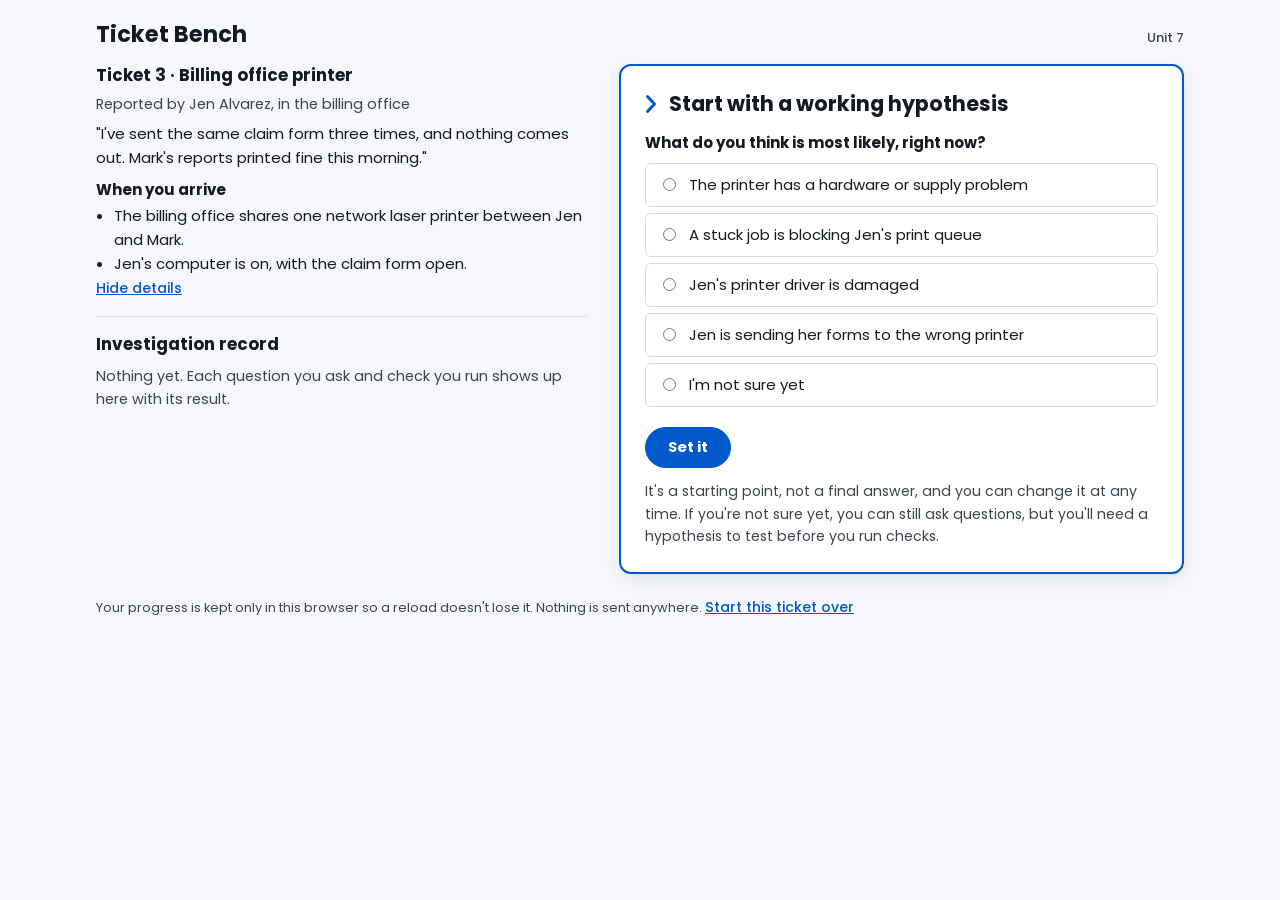
==== itm1-u7-billing-printer/index.html @ 93844ff6 "Adding ticket bench files" ====
<!doctype html>
<html lang="en">
<head>
<meta charset="utf-8">
<meta name="viewport" content="width=device-width, initial-scale=1, viewport-fit=cover">
<meta name="robots" content="noindex">
<title>Billing office printer · Ticket Bench</title>
<link rel="preconnect" href="https://fonts.googleapis.com">
<link rel="stylesheet" href="https://fonts.googleapis.com/css2?family=Poppins:wght@400;500;700&family=IBM+Plex+Mono:wght@400;500&display=swap">
<link rel="stylesheet" href="../bench/v1/bench.css">
</head>
<body>
<div id="bench"></div>
<script type="application/json" id="scenario">
{
 "id": "itm1-u7-billing-printer",
 "course": "Unit 7",
 "ticket": "Ticket 3",
 "device": "Billing office printer",
 "reportedBy": "Jen Alvarez, in the billing office",
 "report": "I've sent the same claim form three times, and nothing comes out. Mark's reports printed fine this morning.",
 "arrival": [
  "The billing office shares one network laser printer between Jen and Mark.",
  "Jen's computer is on, with the claim form open."
 ],
 "hypotheses": [
  {
   "id": "printer",
   "label": "The printer has a hardware or supply problem",
   "name": "the printer itself"
  },
  {
   "id": "queue",
   "label": "A stuck job is blocking Jen's print queue",
   "name": "a stuck print job"
  },
  {
   "id": "driver",
   "label": "Jen's printer driver is damaged",
   "name": "Jen's printer driver"
  },
  {
   "id": "wrong",
   "label": "Jen is sending her forms to the wrong printer",
   "name": "the wrong printer"
  }
 ],
 "groups": [
  {
   "id": "ask",
   "label": "Ask Jen",
   "needsHypothesis": false
  },
  {
   "id": "look",
   "label": "Look and check",
   "needsHypothesis": true
  },
  {
   "id": "act",
   "label": "Make a change",
   "needsHypothesis": true,
   "needsRealHypothesis": true
  }
 ],
 "actions": [
  {
   "id": "ask-mark",
   "group": "ask",
   "label": "Can Mark print right now?",
   "value": "useful",
   "result": "Mark sends a page from the next desk, and it comes out a few seconds later.",
   "note": "The printer prints for Mark, so a problem with the printer itself is unlikely. That points to something on Jen's computer, but not yet to one cause.",
   "pointsTo": null,
   "weakens": [
    "printer"
   ]
  },
  {
   "id": "ask-earlier",
   "group": "ask",
   "label": "Did you print anything else today?",
   "value": "key",
   "result": "\"The month-end report, first thing this morning. It's long, and it never came out. I figured it went to the front desk printer.\"",
   "note": "A big job that never came out, sent before the trouble started, is a sign that it's stuck and holding up everything behind it.",
   "pointsTo": "queue"
  },
  {
   "id": "look-display",
   "group": "look",
   "label": "Look at the printer's display, paper and toner",
   "value": "low",
   "result": "The display says Ready, with no error. The paper tray is full, and the toner shows 60%.",
   "note": "No errors and plenty of supplies rule out a supply problem. It doesn't point to another cause.",
   "pointsTo": null,
   "weakens": [
    "printer"
   ]
  },
  {
   "id": "look-config",
   "group": "look",
   "label": "Print a configuration page from the printer's control panel",
   "value": "useful",
   "result": "A configuration page comes out clean, with the printer's IP address and settings.",
   "note": "The printer works on its own, with no computer involved, which rules out the printer. The problem is between Jen's computer and the printer.",
   "pointsTo": null,
   "rulesOut": [
    "printer"
   ]
  },
  {
   "id": "look-default",
   "group": "look",
   "label": "Check which printer Jen's forms go to",
   "value": "useful",
   "result": "In Printers & scanners, the billing office printer is set as the default and shows Ready. The print dialog in the claims program has it selected too.",
   "note": "Jen is sending to the right printer, so that cause is ruled out. It doesn't point to one of the others.",
   "pointsTo": null,
   "rulesOut": [
    "wrong"
   ]
  },
  {
   "id": "look-queue",
   "group": "look",
   "label": "Open the print queue on Jen's computer",
   "value": "key",
   "result": "At the top of the queue is a 48-page job from 8:12 this morning, marked \"Error - Printing.\" Jen's three claim forms are waiting behind it.",
   "note": "This is the check that decides it. The stuck job at the top is holding up everything behind it.",
   "pointsTo": "queue"
  },
  {
   "id": "look-driver",
   "group": "look",
   "label": "Check the printer driver in Printers & scanners",
   "value": "low",
   "result": "Jen's computer uses the same driver version as Mark's, installed in the spring. Windows reports no problems with it.",
   "note": "The driver matches the one that works on Mark's computer, so a damaged driver is unlikely. It doesn't point anywhere else.",
   "pointsTo": null,
   "weakens": [
    "driver"
   ]
  },
  {
   "id": "act-restart-printer",
   "group": "act",
   "label": "Turn the printer off and back on",
   "value": "low",
   "result": "The printer restarts and shows Ready. Jen's forms still don't come out.",
   "note": "Restarting the printer didn't help, and it interrupted Mark too. The problem isn't in the printer, but this doesn't say where it is.",
   "pointsTo": null,
   "rulesOut": [
    "printer"
   ]
  },
  {
   "id": "act-reinstall",
   "group": "act",
   "label": "Reinstall the printer driver on Jen's computer",
   "value": "premature",
   "refusal": "Not yet. Reinstalling the driver takes time, and nothing you've found shows the driver is the problem. Find the cause first."
  },
  {
   "id": "act-toner",
   "group": "act",
   "label": "Replace the toner cartridge",
   "value": "premature",
   "refusal": "Not yet. The toner shows 60%, and the printer prints for Mark. A new cartridge won't help."
  }
 ],
 "minFindingsToDiagnose": 2,
 "diagnosis": {
  "correct": "queue",
  "feedback": {
   "printer": "The printer prints Mark's pages and its own configuration page, and it shows no errors. The printer is working.",
   "driver": "A damaged driver usually shows an error or garbled pages, and Jen's driver matches the one working on Mark's computer.",
   "wrong": "Jen's computer sends to the billing office printer, and it's set as her default."
  },
  "keyEvidence": [
   "look-queue"
  ],
  "evidenceFeedback": "Pick the check that shows the stuck job: Jen's print queue. What Jen told you helps, but a check has to back it up."
 },
 "fixes": [
  {
   "id": "cancel",
   "label": "Cancel the stuck job in Jen's print queue, then send the claim form and the month-end report again",
   "correct": true
  },
  {
   "id": "spooler",
   "label": "Restart the Print Spooler service right away",
   "feedback": "That clears a queue that won't cancel, but it throws out everything waiting, including Jen's forms. Try canceling the stuck job first, and restart the spooler only if it won't go."
  },
  {
   "id": "reboot",
   "label": "Restart Jen's computer",
   "feedback": "That often clears a stuck queue, but it interrupts Jen's work and leaves you not knowing what went wrong. Cancel the stuck job directly."
  },
  {
   "id": "newdriver",
   "label": "Reinstall the printer driver",
   "feedback": "The driver is fine. The stuck job would still be sitting in the queue afterward."
  }
 ],
 "verify": "The print queue is empty. A Windows test page and Jen's claim form both print, and the month-end report, sent again, prints all 48 pages. Mark can still print from his desk.",
 "prevention": [
  {
   "id": "show",
   "label": "Show Jen how to open her print queue and cancel a stuck job",
   "good": true,
   "feedback": "Yes. Next time she can clear it herself in a minute."
  },
  {
   "id": "check",
   "label": "Ask Jen to check the queue before sending a job again",
   "good": true,
   "feedback": "Yes. Sending the same job again only adds to the pile behind a stuck one."
  },
  {
   "id": "second",
   "label": "Install a second printer just for Jen",
   "good": false,
   "feedback": "No. The printer works fine. A stuck job can happen on any printer."
  },
  {
   "id": "nightly",
   "label": "Turn the printer off every night",
   "good": false,
   "feedback": "No. The stuck job was on Jen's computer, not the printer."
  }
 ],
 "debrief": {
  "summary": "The month-end report got stuck at the top of Jen's print queue this morning, and her claim forms were waiting behind it. The printer and Jen's settings were fine.",
  "mostInformative": [
   "Mark printing fine: it moved the problem from the printer to Jen's computer.",
   "The month-end report that never came out: it's the stuck job.",
   "Jen's print queue: the job marked \"Error - Printing\" at the top is the check that decides it."
  ],
  "note": "The configuration page was a good way to prove the printer works without any computer involved."
 },
 "reflection": [
  "What was your first working hypothesis, and what made you keep it or change it?",
  "Which check decided it, and what evidence justified your fix?"
 ],
 "ticketNote": null
}
</script>
<script src="../bench/v1/bench.js"></script>
</body>
</html>
---- bench/v1/bench.css ----
/* Layout (November 2026 redesign): the left column (ticket, investigation record) is plain text on the page; the right column is the only card, and every decision happens in it. Blue means clickable; yellow means the hypothesis. See Ticket Bench Design Decisions. */
:root {
  --bg: #F5F7FA;          /* Quiet Clarity */
  --panel: #FFFFFF;
  --ink: #141A22;         /* Stark Foundation */
  --muted: #3C4451;       /* Institution Slate */
  --line: #D5DAE0;        /* Soft Wisdom: hairlines */
  --accent: #0159CB;      /* interactive blue: clickable things only */
  --on-accent: #FFFFFF;
  --hyp-line: #FFBB00;    /* Spark: hypothesis only, never text */
  --hyp-bg: #FFF8E1;
  --shadow: 0 1px 2px rgba(20, 26, 34, .06), 0 6px 20px rgba(20, 26, 34, .07);
  --sans: "Poppins", "Segoe UI", system-ui, sans-serif;
  --mono: "IBM Plex Mono", ui-monospace, "Cascadia Mono", Consolas, monospace;
}
@media (prefers-color-scheme: dark) { :root:not([data-theme="light"]) {
  --bg: #141A22; --panel: #1C2430; --ink: #F5F7FA; --muted: #C3CAD4; --line: #3C4451;
  --accent: #4DA3FF; --on-accent: #141A22; --hyp-line: #FFBB00; --hyp-bg: #2E2711;
  --shadow: 0 1px 2px rgba(0, 0, 0, .3), 0 6px 20px rgba(0, 0, 0, .3);
} }
:root[data-theme="dark"] {
  --bg: #141A22; --panel: #1C2430; --ink: #F5F7FA; --muted: #C3CAD4; --line: #3C4451;
  --accent: #4DA3FF; --on-accent: #141A22; --hyp-line: #FFBB00; --hyp-bg: #2E2711;
  --shadow: 0 1px 2px rgba(0, 0, 0, .3), 0 6px 20px rgba(0, 0, 0, .3);
}
* { box-sizing: border-box; }
html { scroll-padding-top: 16px; }
.sr { position: absolute; width: 1px; height: 1px; overflow: hidden; clip: rect(0 0 0 0); white-space: nowrap; }
[tabindex="-1"]:focus { outline: none; }
[tabindex="-1"]:focus-visible { outline: 2px solid var(--accent); outline-offset: 2px; }
body { background: var(--bg); color: var(--ink); font: 15px/1.6 var(--sans); margin: 0; }
.wrap { max-width: 1120px; margin: 0 auto; padding-block: 20px 48px;
  padding-left: max(16px, env(safe-area-inset-left, 0px)); padding-right: max(16px, env(safe-area-inset-right, 0px)); }
header.top { display: flex; flex-wrap: wrap; gap: 8px 16px; align-items: baseline; justify-content: space-between; margin-bottom: 16px; }
header.top h1 { font: 700 1.4rem/1.25 var(--sans); margin: 0; text-wrap: balance; }
.tag { font: 500 .82rem/1.2 var(--sans); color: var(--muted); }

.grid { display: grid; gap: 32px; grid-template-columns: minmax(0, 1fr) minmax(0, 1.15fr); align-items: start; }
.a-side { display: flex; flex-direction: column; min-width: 0;
  position: sticky; top: 16px; max-height: calc(100vh - 96px); }
.a-side > .a-ticket { flex: none; }
.a-side > .a-log { flex: 1 1 auto; min-height: 120px; overflow-y: auto; overscroll-behavior: contain; }
.a-work { min-width: 0; }
@media (max-width: 820px) {
  .grid { grid-template-columns: minmax(0, 1fr); gap: 24px; }
  .a-side { display: contents; }
  .a-side > .a-log { overflow: visible; min-height: 0; }
  .a-ticket { order: 1; } .a-work { order: 2; } .a-log { order: 3; }
}

/* Left column: no cards */
.a-ticket { padding-bottom: 16px; border-bottom: 1px solid var(--line); }
.a-ticket h2 { font: 700 1.05rem/1.35 var(--sans); margin: 0 0 6px; }
.a-ticket .who { color: var(--muted); font-size: .9rem; margin: 0 0 6px; }
.a-ticket .report { margin: 0 0 8px; }
.a-ticket .arrive-h { font-weight: 700; margin: 8px 0 2px; }
.arrive { margin: 0; padding-left: 18px; }
.a-log { padding-top: 16px; }
.a-log > h2 { font: 700 1.05rem/1.35 var(--sans); margin: 0 0 10px; }

/* The card */
#work { background: var(--panel); border: 2px solid var(--accent); border-radius: 12px; box-shadow: var(--shadow); overflow: hidden; padding: 0; min-width: 0; }
.wbody { padding: 24px; }
.hypstrip { background: var(--hyp-bg); border-bottom: 3px solid var(--hyp-line); padding: 12px 24px;
  display: grid; grid-template-columns: 1fr auto; column-gap: 12px; row-gap: 2px; align-items: baseline; }
.hypstrip[hidden] { display: none; }
.hypstrip .lab { font: 500 .8rem/1.3 var(--sans); color: var(--muted); }
.hypstrip .txt { grid-column: 1 / -1; font-weight: 700; text-wrap: pretty; }
.hypstrip .txt .gone { text-decoration: line-through; }
.hypstrip .txt .note { font-weight: 400; color: var(--muted); }

h2.q { display: flex; gap: 12px; align-items: flex-start; font: 700 1.3rem/1.3 var(--sans); margin: 0 0 14px; text-wrap: pretty; }
h2.q svg { flex: none; width: 12px; height: 20px; margin-top: .2em; color: var(--accent); }
h3.sub { font: 700 1rem/1.35 var(--sans); margin: 18px 0 8px; }
.top-fb { color: var(--muted); font-size: .92rem; margin: 0 0 18px; padding-bottom: 14px; border-bottom: 1px solid var(--line); }
.top-fb p { margin: 0; }
.top-fb p + p { margin-top: 6px; }
.top-fb strong { color: var(--ink); font-weight: 500; }
.say { margin: 4px 0 0; overflow-wrap: anywhere; }
.out { font: .88rem/1.55 var(--mono); margin: 4px 0 0; white-space: pre-wrap; overflow-wrap: anywhere; }
.muted { color: var(--muted); font-size: .9rem; }
.err { color: var(--ink); font-size: .92rem; margin: 14px 0 0; padding-top: 12px; border-top: 1px solid var(--line); }
.hint { color: var(--muted); font-size: .88rem; margin: 12px 0 0; }
.gone { text-decoration: line-through; }

fieldset { border: 0; margin: 0; padding: 0; min-width: 0; }
fieldset + fieldset { margin-top: 18px; }
legend { font-weight: 700; margin-bottom: 8px; padding: 0; }
.opts { display: grid; gap: 6px; }
.opt { display: flex; gap: 10px; align-items: flex-start; padding: 9px 12px; border: 1px solid var(--line); border-radius: 6px; cursor: pointer; background: var(--panel); min-width: 0; }
.opt:hover { border-color: var(--accent); }
.opt input { margin-top: 5px; accent-color: var(--accent); flex: none; }
.opt .t { min-width: 0; }
.opt.off { cursor: default; color: var(--muted); }
.opt.off:hover { border-color: var(--line); }
.opt .line1 { display: block; overflow: hidden; text-overflow: ellipsis; white-space: nowrap; color: var(--muted); font-size: .84rem; }
.opt .line1.mono { font-family: var(--mono); font-size: .8rem; }

button { font: 500 .92rem/1.3 var(--sans); border-radius: 6px; padding: 9px 14px; cursor: pointer; border: 1px solid var(--line); background: var(--panel); color: var(--ink); }
button:hover:not(:disabled) { border-color: var(--accent); }
button:disabled { cursor: not-allowed; color: var(--muted); }
button.primary { background: var(--accent); border-color: var(--accent); color: var(--on-accent); font-weight: 700; border-radius: 999px; padding: 10px 22px; }
button.primary:disabled { opacity: .45; }
button.link { border: 0; background: none; color: var(--accent); padding: 0; text-decoration: underline; font-size: .88rem; }
:focus-visible { outline: 2px solid var(--accent); outline-offset: 2px; }
.row { display: flex; flex-wrap: wrap; gap: 10px 14px; margin-top: 20px; align-items: center; }
.group + .group { margin-top: 18px; }
.group h3 { font: 700 .82rem/1.2 var(--sans); color: var(--muted); margin: 0 0 8px; }
.actions { display: grid; gap: 6px; }
.action { text-align: left; display: flex; justify-content: space-between; gap: 8px; align-items: center; width: 100%; }
.action.done { border-color: transparent; color: var(--muted); background: transparent; }
.action.done:disabled { cursor: default; }
.action .done-w { font: 500 .8rem var(--sans); color: var(--muted); flex: none; }
.needs-msg { color: var(--muted); font-size: .88rem; margin: 2px 0 4px 12px; }
.lock { color: var(--muted); font-size: .88rem; margin: 0 0 8px; }

/* Investigation record */
.log { display: flex; flex-direction: column; gap: 14px; margin: 0; padding: 0; list-style: none; }
.log li { min-width: 0; }
.log .q { font-weight: 700; font-size: .92rem; }
.log .say, .log .out { font-size: .86rem; }
.log .out { font-size: .8rem; }
.log .rd { color: var(--muted); font-size: .84rem; margin: 4px 0 0; }
.log .hl { color: var(--muted); font-size: .84rem; display: flex; gap: 8px; align-items: baseline; }
.dot { width: 8px; height: 8px; border-radius: 50%; background: var(--hyp-line); flex: none; transform: translateY(-1px); }
.empty { color: var(--muted); font-size: .9rem; margin: 0; }

.stage-title { font: 700 1rem/1.35 var(--sans); margin: 18px 0 6px; }
.stats { display: grid; grid-template-columns: repeat(auto-fit, minmax(120px, 1fr)); gap: 8px; margin: 14px 0; }
.stat { border: 1px solid var(--line); border-radius: 6px; padding: 8px 10px; }
.stat b { display: block; font: 700 1.35rem/1.1 var(--sans); font-variant-numeric: tabular-nums; }
.stat span { font-size: .8rem; color: var(--muted); }
pre.record { font: .8rem/1.5 var(--mono); border: 1px solid var(--line); border-radius: 6px; padding: 10px; white-space: pre-wrap; overflow-wrap: anywhere; max-height: 320px; overflow: auto; margin: 10px 0 0; }
ol.reflect { padding-left: 20px; margin: 6px 0 0; }
.debrief-list { margin: 6px 0 0; padding-left: 18px; }
footer.note { color: var(--muted); font-size: .8rem; margin-top: 24px; }
@media (prefers-reduced-motion: no-preference) { .log li.new { animation: in .3s ease-out; } @keyframes in { from { opacity: 0; transform: translateY(4px); } to { opacity: 1; transform: none; } } }
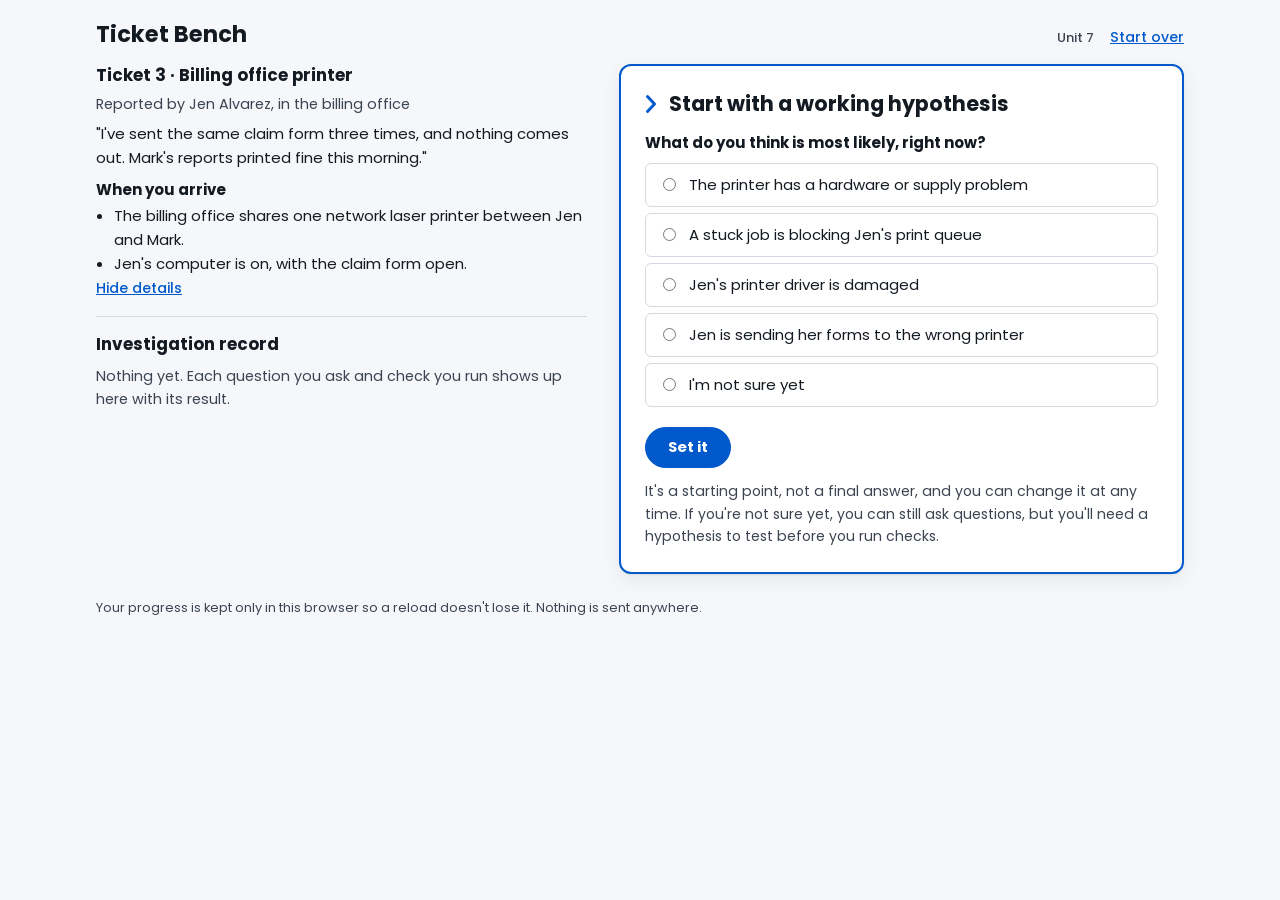
==== commit 1ad56f74: "Add files via upload" ====
--- a/itm1-u7-billing-printer/index.html
+++ b/itm1-u7-billing-printer/index.html
@@ -72,7 +72,7 @@
    "result": "Mark sends a page from the next desk, and it comes out a few seconds later.",
    "note": "The printer prints for Mark, so a problem with the printer itself is unlikely. That points to something on Jen's computer, but not yet to one cause.",
    "pointsTo": null,
-   "weakens": [
+   "mayRuleOut": [
     "printer"
    ]
   },
@@ -91,9 +91,9 @@
    "label": "Look at the printer's display, paper and toner",
    "value": "low",
    "result": "The display says Ready, with no error. The paper tray is full, and the toner shows 60%.",
-   "note": "No errors and plenty of supplies rule out a supply problem. It doesn't point to another cause.",
-   "pointsTo": null,
-   "weakens": [
+   "note": "No errors and plenty of supplies make a problem with the printer unlikely. It doesn't point to another cause.",
+   "pointsTo": null,
+   "mayRuleOut": [
     "printer"
    ]
   },
@@ -138,7 +138,7 @@
    "result": "Jen's computer uses the same driver version as Mark's, installed in the spring. Windows reports no problems with it.",
    "note": "The driver matches the one that works on Mark's computer, so a damaged driver is unlikely. It doesn't point anywhere else.",
    "pointsTo": null,
-   "weakens": [
+   "mayRuleOut": [
     "driver"
    ]
   },
@@ -148,9 +148,9 @@
    "label": "Turn the printer off and back on",
    "value": "low",
    "result": "The printer restarts and shows Ready. Jen's forms still don't come out.",
-   "note": "Restarting the printer didn't help, and it interrupted Mark too. The problem isn't in the printer, but this doesn't say where it is.",
-   "pointsTo": null,
-   "rulesOut": [
+   "note": "Restarting the printer didn't help, and it interrupted Mark too. It doesn't single out one cause.",
+   "pointsTo": null,
+   "mayRuleOut": [
     "printer"
    ]
   },
--- a/bench/v1/bench.css
+++ b/bench/v1/bench.css
@@ -56,7 +56,13 @@
 .a-ticket .arrive-h { font-weight: 700; margin: 8px 0 2px; }
 .arrive { margin: 0; padding-left: 18px; }
 .a-log { padding-top: 16px; }
-.a-log > h2 { font: 700 1.05rem/1.35 var(--sans); margin: 0 0 10px; }
+.log-head { display: flex; flex-wrap: wrap; gap: 6px 12px; align-items: center; justify-content: space-between; margin: 0 0 10px; }
+.log-head h2 { font: 700 1.05rem/1.35 var(--sans); margin: 0; }
+@media (min-width: 821px) { .log-head { position: sticky; top: -16px; z-index: 1; background: var(--bg); padding: 16px 0 8px; margin: -16px 0 2px; } }
+.log-copy { display: flex; flex-wrap: wrap; gap: 4px 10px; align-items: center; }
+.log-copy .hint { margin: 0; }
+.top-right { display: flex; flex-wrap: wrap; gap: 4px 16px; align-items: baseline; }
+.restart { font-size: .88rem; color: var(--muted); display: flex; flex-wrap: wrap; gap: 4px 12px; align-items: baseline; }
 
 /* The card */
 #work { background: var(--panel); border: 2px solid var(--accent); border-radius: 12px; box-shadow: var(--shadow); overflow: hidden; padding: 0; min-width: 0; }
@@ -65,6 +71,8 @@
   display: grid; grid-template-columns: 1fr auto; column-gap: 12px; row-gap: 2px; align-items: baseline; }
 .hypstrip[hidden] { display: none; }
 .hypstrip .lab { font: 500 .8rem/1.3 var(--sans); color: var(--muted); }
+button.pill { font-size: .84rem; padding: 5px 14px; border: 1px solid var(--accent); color: var(--accent); background: var(--panel); border-radius: 999px; font-weight: 500; }
+.hypstrip { align-items: center; }
 .hypstrip .txt { grid-column: 1 / -1; font-weight: 700; text-wrap: pretty; }
 .hypstrip .txt .gone { text-decoration: line-through; }
 .hypstrip .txt .note { font-weight: 400; color: var(--muted); }
@@ -121,6 +129,7 @@
 .log .say, .log .out { font-size: .86rem; }
 .log .out { font-size: .8rem; }
 .log .rd { color: var(--muted); font-size: .84rem; margin: 4px 0 0; }
+.log .close { border-top: 1px solid var(--line); padding-top: 12px; }
 .log .hl { color: var(--muted); font-size: .84rem; display: flex; gap: 8px; align-items: baseline; }
 .dot { width: 8px; height: 8px; border-radius: 50%; background: var(--hyp-line); flex: none; transform: translateY(-1px); }
 .empty { color: var(--muted); font-size: .9rem; margin: 0; }
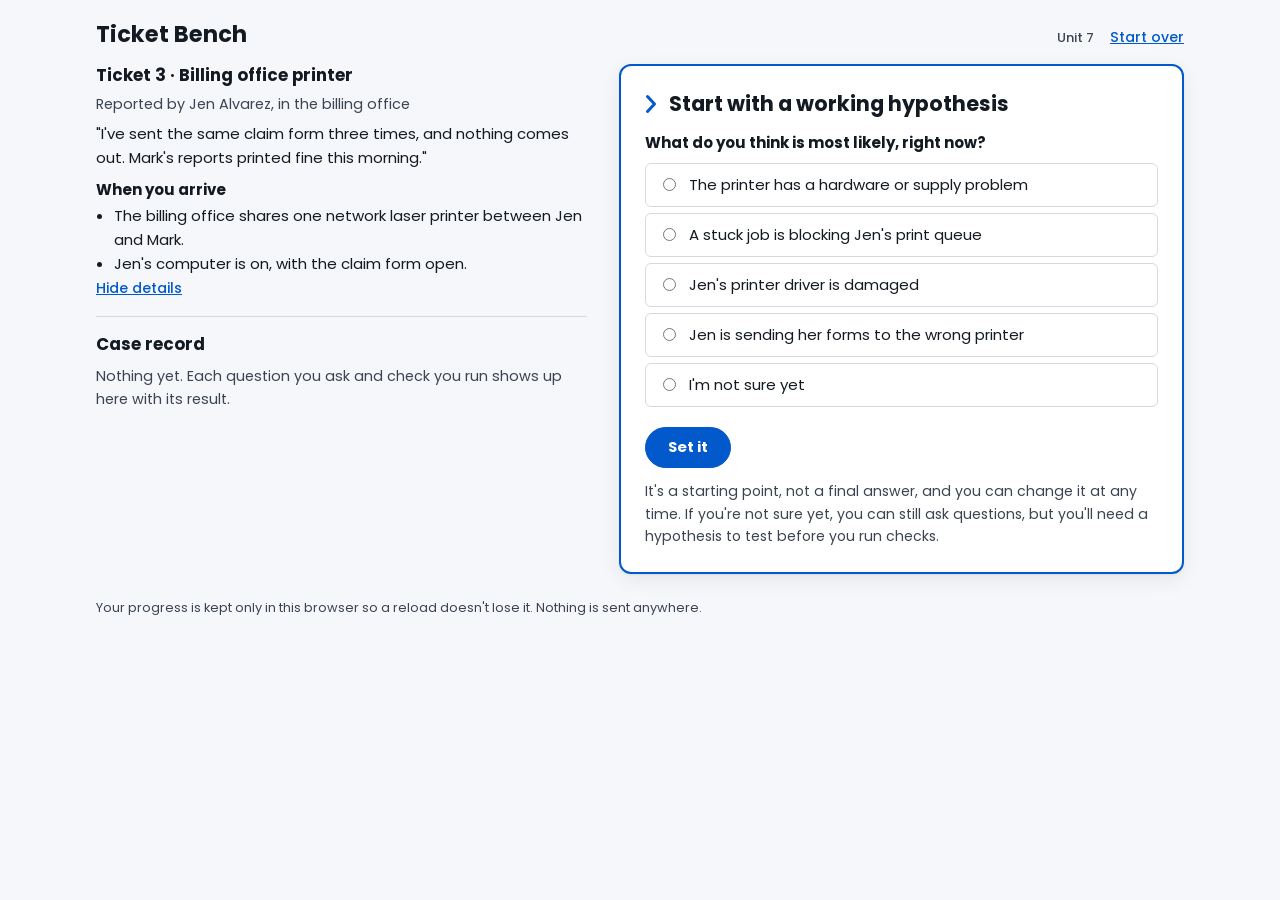
==== commit ee7fd75b: "Billing printer: queued claim forms print on their own (SME review)" ====
--- a/itm1-u7-billing-printer/index.html
+++ b/itm1-u7-billing-printer/index.html
@@ -185,7 +185,7 @@
  "fixes": [
   {
    "id": "cancel",
-   "label": "Cancel the stuck job in Jen's print queue, then send the claim form and the month-end report again",
+   "label": "Cancel the stuck job in Jen's print queue, then send the month-end report again",
    "correct": true
   },
   {
@@ -204,7 +204,7 @@
    "feedback": "The driver is fine. The stuck job would still be sitting in the queue afterward."
   }
  ],
- "verify": "The print queue is empty. A Windows test page and Jen's claim form both print, and the month-end report, sent again, prints all 48 pages. Mark can still print from his desk.",
+ "verify": "As soon as the stuck job is canceled, the three copies of Jen's claim form waiting in the queue print. A Windows test page prints, and the month-end report, sent again, prints all 48 pages. Mark can still print from his desk.",
  "prevention": [
   {
    "id": "show",
--- a/bench/v1/bench.css
+++ b/bench/v1/bench.css
@@ -1,4 +1,4 @@
-/* Layout (November 2026 redesign): the left column (ticket, investigation record) is plain text on the page; the right column is the only card, and every decision happens in it. Blue means clickable; yellow means the hypothesis. See Ticket Bench Design Decisions. */
+/* Layout (November 2026 redesign): the left column (ticket, case record) is plain text on the page; the right column is the only card, and every decision happens in it. Blue means clickable; yellow means the hypothesis. See Ticket Bench Design Decisions. */
 :root {
   --bg: #F5F7FA;          /* Quiet Clarity */
   --panel: #FFFFFF;
@@ -9,18 +9,21 @@
   --on-accent: #FFFFFF;
   --hyp-line: #FFBB00;    /* Spark: hypothesis only, never text */
   --hyp-bg: #FFF8E1;
+  --flash: #FFF0BF;       /* pale yellow: brief highlight on new text */
+  --off-bg: #ECEEF1;      /* checks that can't be done yet */
+  --off-ink: #8B94A3;     /* Measured Insight */
   --shadow: 0 1px 2px rgba(20, 26, 34, .06), 0 6px 20px rgba(20, 26, 34, .07);
   --sans: "Poppins", "Segoe UI", system-ui, sans-serif;
   --mono: "IBM Plex Mono", ui-monospace, "Cascadia Mono", Consolas, monospace;
 }
 @media (prefers-color-scheme: dark) { :root:not([data-theme="light"]) {
   --bg: #141A22; --panel: #1C2430; --ink: #F5F7FA; --muted: #C3CAD4; --line: #3C4451;
-  --accent: #4DA3FF; --on-accent: #141A22; --hyp-line: #FFBB00; --hyp-bg: #2E2711;
+  --accent: #4DA3FF; --on-accent: #141A22; --hyp-line: #FFBB00; --hyp-bg: #2E2711; --flash: #3A3114; --off-bg: #262E3A; --off-ink: #7E8896;
   --shadow: 0 1px 2px rgba(0, 0, 0, .3), 0 6px 20px rgba(0, 0, 0, .3);
 } }
 :root[data-theme="dark"] {
   --bg: #141A22; --panel: #1C2430; --ink: #F5F7FA; --muted: #C3CAD4; --line: #3C4451;
-  --accent: #4DA3FF; --on-accent: #141A22; --hyp-line: #FFBB00; --hyp-bg: #2E2711;
+  --accent: #4DA3FF; --on-accent: #141A22; --hyp-line: #FFBB00; --hyp-bg: #2E2711; --flash: #3A3114; --off-bg: #262E3A; --off-ink: #7E8896;
   --shadow: 0 1px 2px rgba(0, 0, 0, .3), 0 6px 20px rgba(0, 0, 0, .3);
 }
 * { box-sizing: border-box; }
@@ -119,10 +122,11 @@
 .action.done { border-color: transparent; color: var(--muted); background: transparent; }
 .action.done:disabled { cursor: default; }
 .action .done-w { font: 500 .8rem var(--sans); color: var(--muted); flex: none; }
-.needs-msg { color: var(--muted); font-size: .88rem; margin: 2px 0 4px 12px; }
+.action.blocked, .action.blocked:disabled { color: var(--off-ink); background: var(--off-bg); border-color: var(--off-bg); }
+.action .why { display: block; font-size: .82rem; font-weight: 400; margin-top: 2px; }
 .lock { color: var(--muted); font-size: .88rem; margin: 0 0 8px; }
 
-/* Investigation record */
+/* Case record */
 .log { display: flex; flex-direction: column; gap: 14px; margin: 0; padding: 0; list-style: none; }
 .log li { min-width: 0; }
 .log .q { font-weight: 700; font-size: .92rem; }
@@ -143,4 +147,11 @@
 ol.reflect { padding-left: 20px; margin: 6px 0 0; }
 .debrief-list { margin: 6px 0 0; padding-left: 18px; }
 footer.note { color: var(--muted); font-size: .8rem; margin-top: 24px; }
+/* New text (a result, feedback, the ticket at the start) gets a tint that fades, to draw the eye. Off when the student prefers reduced motion. */
+@media (prefers-reduced-motion: no-preference) {
+  .flash { position: relative; isolation: isolate; }
+  .flash::before { content: ""; position: absolute; inset: -10px; border-radius: 8px; background: var(--flash); z-index: -1; pointer-events: none; animation: flash 6s ease-out forwards; }
+  @keyframes flash { 0%, 35% { opacity: 1; } 100% { opacity: 0; } }
+  .a-ticket.flash::before { bottom: 0; } /* stop at the hairline above the record */
+}
 @media (prefers-reduced-motion: no-preference) { .log li.new { animation: in .3s ease-out; } @keyframes in { from { opacity: 0; transform: translateY(4px); } to { opacity: 1; transform: none; } } }
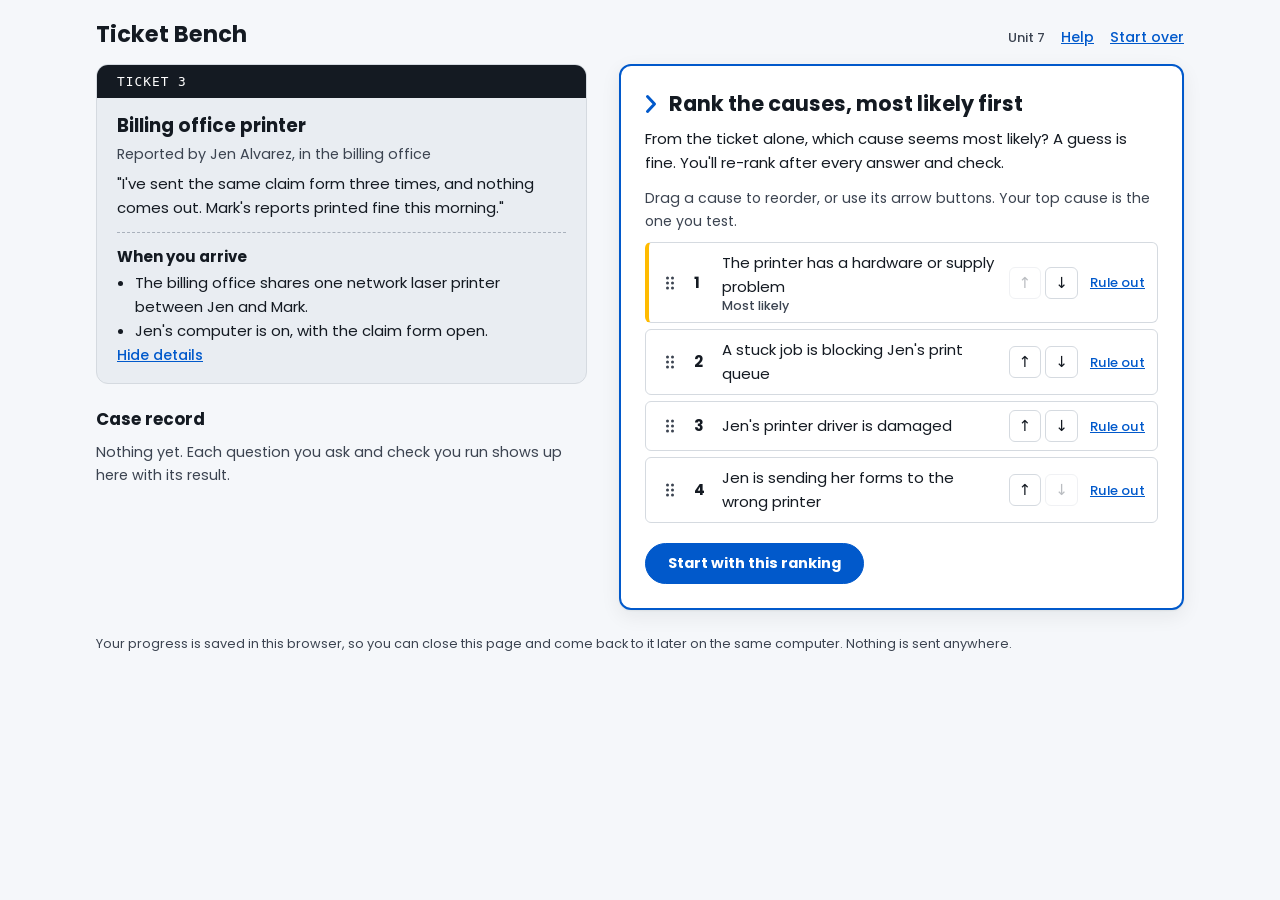
==== commit f257a0d4: "Billing printer: move to Ticket Bench v2 (ranking); Jen's month-end report reply reworded" ====
--- a/itm1-u7-billing-printer/index.html
+++ b/itm1-u7-billing-printer/index.html
@@ -7,246 +7,246 @@
 <title>Billing office printer · Ticket Bench</title>
 <link rel="preconnect" href="https://fonts.googleapis.com">
 <link rel="stylesheet" href="https://fonts.googleapis.com/css2?family=Poppins:wght@400;500;700&family=IBM+Plex+Mono:wght@400;500&display=swap">
-<link rel="stylesheet" href="../bench/v1/bench.css">
+<link rel="stylesheet" href="../bench/v2/bench.css">
 </head>
 <body>
 <div id="bench"></div>
 <script type="application/json" id="scenario">
 {
- "id": "itm1-u7-billing-printer",
- "course": "Unit 7",
- "ticket": "Ticket 3",
- "device": "Billing office printer",
- "reportedBy": "Jen Alvarez, in the billing office",
- "report": "I've sent the same claim form three times, and nothing comes out. Mark's reports printed fine this morning.",
- "arrival": [
-  "The billing office shares one network laser printer between Jen and Mark.",
-  "Jen's computer is on, with the claim form open."
- ],
- "hypotheses": [
-  {
-   "id": "printer",
-   "label": "The printer has a hardware or supply problem",
-   "name": "the printer itself"
+  "id": "itm1-u7-billing-printer",
+  "course": "Unit 7",
+  "ticket": "Ticket 3",
+  "device": "Billing office printer",
+  "reportedBy": "Jen Alvarez, in the billing office",
+  "report": "I've sent the same claim form three times, and nothing comes out. Mark's reports printed fine this morning.",
+  "arrival": [
+    "The billing office shares one network laser printer between Jen and Mark.",
+    "Jen's computer is on, with the claim form open."
+  ],
+  "hypotheses": [
+    {
+      "id": "printer",
+      "label": "The printer has a hardware or supply problem",
+      "name": "the printer itself"
+    },
+    {
+      "id": "queue",
+      "label": "A stuck job is blocking Jen's print queue",
+      "name": "a stuck print job"
+    },
+    {
+      "id": "driver",
+      "label": "Jen's printer driver is damaged",
+      "name": "Jen's printer driver"
+    },
+    {
+      "id": "wrong",
+      "label": "Jen is sending her forms to the wrong printer",
+      "name": "the wrong printer"
+    }
+  ],
+  "groups": [
+    {
+      "id": "ask",
+      "label": "Ask Jen",
+      "needsHypothesis": false
+    },
+    {
+      "id": "look",
+      "label": "Look and check",
+      "needsHypothesis": true
+    },
+    {
+      "id": "act",
+      "label": "Make a change",
+      "needsHypothesis": true,
+      "needsRealHypothesis": true
+    }
+  ],
+  "actions": [
+    {
+      "id": "ask-mark",
+      "group": "ask",
+      "label": "Can Mark print right now?",
+      "value": "useful",
+      "result": "Mark sends a page from the next desk, and it comes out a few seconds later.",
+      "note": "The printer prints for Mark, so a problem with the printer itself is unlikely. That points to something on Jen's computer, but not yet to one cause.",
+      "pointsTo": null,
+      "mayRuleOut": [
+        "printer"
+      ]
+    },
+    {
+      "id": "ask-earlier",
+      "group": "ask",
+      "label": "Did you print anything else today?",
+      "value": "key",
+      "result": "\"Yes, the month-end report, first thing this morning, before I started on the claim forms. It's a long one, and it never came out.\"",
+      "note": "A big job that never came out, sent before the trouble started, is a sign that it's stuck and holding up everything behind it.",
+      "pointsTo": "queue"
+    },
+    {
+      "id": "look-display",
+      "group": "look",
+      "label": "Look at the printer's display, paper and toner",
+      "value": "low",
+      "result": "The display says Ready, with no error. The paper tray is full, and the toner shows 60%.",
+      "note": "No errors and plenty of supplies make a problem with the printer unlikely. It doesn't point to another cause.",
+      "pointsTo": null,
+      "mayRuleOut": [
+        "printer"
+      ]
+    },
+    {
+      "id": "look-config",
+      "group": "look",
+      "label": "Print a configuration page from the printer's control panel",
+      "value": "useful",
+      "result": "A configuration page comes out clean, with the printer's IP address and settings.",
+      "note": "The printer works on its own, with no computer involved, which rules out the printer. The problem is between Jen's computer and the printer.",
+      "pointsTo": null,
+      "rulesOut": [
+        "printer"
+      ]
+    },
+    {
+      "id": "look-default",
+      "group": "look",
+      "label": "Check which printer Jen's forms go to",
+      "value": "useful",
+      "result": "In Printers & scanners, the billing office printer is set as the default and shows Ready. The print dialog in the claims program has it selected too.",
+      "note": "Jen is sending to the right printer, so that cause is ruled out. It doesn't point to one of the others.",
+      "pointsTo": null,
+      "rulesOut": [
+        "wrong"
+      ]
+    },
+    {
+      "id": "look-queue",
+      "group": "look",
+      "label": "Open the print queue on Jen's computer",
+      "value": "key",
+      "result": "At the top of the queue is a 48-page job from 8:12 this morning, marked \"Error - Printing.\" Jen's three claim forms are waiting behind it.",
+      "note": "This is the check that decides it. The stuck job at the top is holding up everything behind it.",
+      "pointsTo": "queue"
+    },
+    {
+      "id": "look-driver",
+      "group": "look",
+      "label": "Check the printer driver in Printers & scanners",
+      "value": "low",
+      "result": "Jen's computer uses the same driver version as Mark's, installed in the spring. Windows reports no problems with it.",
+      "note": "The driver matches the one that works on Mark's computer, so a damaged driver is unlikely. It doesn't point anywhere else.",
+      "pointsTo": null,
+      "mayRuleOut": [
+        "driver"
+      ]
+    },
+    {
+      "id": "act-restart-printer",
+      "group": "act",
+      "label": "Turn the printer off and back on",
+      "value": "low",
+      "result": "The printer restarts and shows Ready. Jen's forms still don't come out.",
+      "note": "Restarting the printer didn't help, and it interrupted Mark too. It doesn't point toward one cause.",
+      "pointsTo": null,
+      "mayRuleOut": [
+        "printer"
+      ]
+    },
+    {
+      "id": "act-reinstall",
+      "group": "act",
+      "label": "Reinstall the printer driver on Jen's computer",
+      "value": "premature",
+      "refusal": "Not yet. Reinstalling the driver takes time, and nothing you've found shows the driver is the problem. Find the cause first."
+    },
+    {
+      "id": "act-toner",
+      "group": "act",
+      "label": "Replace the toner cartridge",
+      "value": "premature",
+      "refusal": "Not yet. The toner shows 60%, and the printer prints for Mark. A new cartridge won't help."
+    }
+  ],
+  "minFindingsToDiagnose": 2,
+  "diagnosis": {
+    "correct": "queue",
+    "feedback": {
+      "printer": "The printer prints Mark's pages and its own configuration page, and it shows no errors. The printer is working.",
+      "driver": "A damaged driver usually shows an error or garbled pages, and Jen's driver matches the one working on Mark's computer.",
+      "wrong": "Jen's computer sends to the billing office printer, and it's set as her default."
+    },
+    "keyEvidence": [
+      "look-queue"
+    ],
+    "evidenceFeedback": "Pick the check that shows the stuck job: Jen's print queue. What Jen told you helps, but a check has to back it up."
   },
-  {
-   "id": "queue",
-   "label": "A stuck job is blocking Jen's print queue",
-   "name": "a stuck print job"
+  "fixes": [
+    {
+      "id": "spooler",
+      "label": "Restart the Print Spooler service right away",
+      "feedback": "That clears a queue that won't cancel, but it throws out everything waiting, including Jen's forms. Try canceling the stuck job first, and restart the spooler only if it won't go."
+    },
+    {
+      "id": "reboot",
+      "label": "Restart Jen's computer",
+      "feedback": "That often clears a stuck queue, but it interrupts Jen's work and leaves you not knowing what went wrong. Cancel the stuck job directly."
+    },
+    {
+      "id": "cancel",
+      "label": "Cancel the stuck job in Jen's print queue, then send the report again",
+      "correct": true
+    },
+    {
+      "id": "newdriver",
+      "label": "Reinstall the printer driver",
+      "feedback": "The driver is fine. The stuck job would still be sitting in the queue afterward."
+    }
+  ],
+  "verify": "As soon as the stuck job is canceled, the three copies of Jen's claim form waiting in the queue print. A Windows test page prints, and the month-end report, sent again, prints all 48 pages. Mark can still print from his desk.",
+  "prevention": [
+    {
+      "id": "second",
+      "label": "Install a second printer just for Jen",
+      "good": false,
+      "feedback": "No. The printer works fine. A stuck job can happen on any printer."
+    },
+    {
+      "id": "show",
+      "label": "Show Jen how to open her print queue and cancel a stuck job",
+      "good": true,
+      "feedback": "Yes. Next time she can clear it herself in a minute."
+    },
+    {
+      "id": "nightly",
+      "label": "Turn the printer off every night",
+      "good": false,
+      "feedback": "No. The stuck job was on Jen's computer, not the printer."
+    },
+    {
+      "id": "check",
+      "label": "Ask Jen to check the queue before sending a job again",
+      "good": true,
+      "feedback": "Yes. Sending the same job again only adds to the pile behind a stuck one."
+    }
+  ],
+  "debrief": {
+    "summary": "The month-end report got stuck at the top of Jen's print queue this morning, and her claim forms were waiting behind it. The printer and Jen's settings were fine.",
+    "mostInformative": [
+      "Mark printing fine: it moved the problem from the printer to Jen's computer.",
+      "The month-end report that never came out: it's the stuck job.",
+      "Jen's print queue: the job marked \"Error - Printing\" at the top is the check that decides it."
+    ],
+    "note": "The configuration page was a good way to prove the printer works without any computer involved."
   },
-  {
-   "id": "driver",
-   "label": "Jen's printer driver is damaged",
-   "name": "Jen's printer driver"
-  },
-  {
-   "id": "wrong",
-   "label": "Jen is sending her forms to the wrong printer",
-   "name": "the wrong printer"
-  }
- ],
- "groups": [
-  {
-   "id": "ask",
-   "label": "Ask Jen",
-   "needsHypothesis": false
-  },
-  {
-   "id": "look",
-   "label": "Look and check",
-   "needsHypothesis": true
-  },
-  {
-   "id": "act",
-   "label": "Make a change",
-   "needsHypothesis": true,
-   "needsRealHypothesis": true
-  }
- ],
- "actions": [
-  {
-   "id": "ask-mark",
-   "group": "ask",
-   "label": "Can Mark print right now?",
-   "value": "useful",
-   "result": "Mark sends a page from the next desk, and it comes out a few seconds later.",
-   "note": "The printer prints for Mark, so a problem with the printer itself is unlikely. That points to something on Jen's computer, but not yet to one cause.",
-   "pointsTo": null,
-   "mayRuleOut": [
-    "printer"
-   ]
-  },
-  {
-   "id": "ask-earlier",
-   "group": "ask",
-   "label": "Did you print anything else today?",
-   "value": "key",
-   "result": "\"The month-end report, first thing this morning. It's long, and it never came out. I figured it went to the front desk printer.\"",
-   "note": "A big job that never came out, sent before the trouble started, is a sign that it's stuck and holding up everything behind it.",
-   "pointsTo": "queue"
-  },
-  {
-   "id": "look-display",
-   "group": "look",
-   "label": "Look at the printer's display, paper and toner",
-   "value": "low",
-   "result": "The display says Ready, with no error. The paper tray is full, and the toner shows 60%.",
-   "note": "No errors and plenty of supplies make a problem with the printer unlikely. It doesn't point to another cause.",
-   "pointsTo": null,
-   "mayRuleOut": [
-    "printer"
-   ]
-  },
-  {
-   "id": "look-config",
-   "group": "look",
-   "label": "Print a configuration page from the printer's control panel",
-   "value": "useful",
-   "result": "A configuration page comes out clean, with the printer's IP address and settings.",
-   "note": "The printer works on its own, with no computer involved, which rules out the printer. The problem is between Jen's computer and the printer.",
-   "pointsTo": null,
-   "rulesOut": [
-    "printer"
-   ]
-  },
-  {
-   "id": "look-default",
-   "group": "look",
-   "label": "Check which printer Jen's forms go to",
-   "value": "useful",
-   "result": "In Printers & scanners, the billing office printer is set as the default and shows Ready. The print dialog in the claims program has it selected too.",
-   "note": "Jen is sending to the right printer, so that cause is ruled out. It doesn't point to one of the others.",
-   "pointsTo": null,
-   "rulesOut": [
-    "wrong"
-   ]
-  },
-  {
-   "id": "look-queue",
-   "group": "look",
-   "label": "Open the print queue on Jen's computer",
-   "value": "key",
-   "result": "At the top of the queue is a 48-page job from 8:12 this morning, marked \"Error - Printing.\" Jen's three claim forms are waiting behind it.",
-   "note": "This is the check that decides it. The stuck job at the top is holding up everything behind it.",
-   "pointsTo": "queue"
-  },
-  {
-   "id": "look-driver",
-   "group": "look",
-   "label": "Check the printer driver in Printers & scanners",
-   "value": "low",
-   "result": "Jen's computer uses the same driver version as Mark's, installed in the spring. Windows reports no problems with it.",
-   "note": "The driver matches the one that works on Mark's computer, so a damaged driver is unlikely. It doesn't point anywhere else.",
-   "pointsTo": null,
-   "mayRuleOut": [
-    "driver"
-   ]
-  },
-  {
-   "id": "act-restart-printer",
-   "group": "act",
-   "label": "Turn the printer off and back on",
-   "value": "low",
-   "result": "The printer restarts and shows Ready. Jen's forms still don't come out.",
-   "note": "Restarting the printer didn't help, and it interrupted Mark too. It doesn't single out one cause.",
-   "pointsTo": null,
-   "mayRuleOut": [
-    "printer"
-   ]
-  },
-  {
-   "id": "act-reinstall",
-   "group": "act",
-   "label": "Reinstall the printer driver on Jen's computer",
-   "value": "premature",
-   "refusal": "Not yet. Reinstalling the driver takes time, and nothing you've found shows the driver is the problem. Find the cause first."
-  },
-  {
-   "id": "act-toner",
-   "group": "act",
-   "label": "Replace the toner cartridge",
-   "value": "premature",
-   "refusal": "Not yet. The toner shows 60%, and the printer prints for Mark. A new cartridge won't help."
-  }
- ],
- "minFindingsToDiagnose": 2,
- "diagnosis": {
-  "correct": "queue",
-  "feedback": {
-   "printer": "The printer prints Mark's pages and its own configuration page, and it shows no errors. The printer is working.",
-   "driver": "A damaged driver usually shows an error or garbled pages, and Jen's driver matches the one working on Mark's computer.",
-   "wrong": "Jen's computer sends to the billing office printer, and it's set as her default."
-  },
-  "keyEvidence": [
-   "look-queue"
-  ],
-  "evidenceFeedback": "Pick the check that shows the stuck job: Jen's print queue. What Jen told you helps, but a check has to back it up."
- },
- "fixes": [
-  {
-   "id": "cancel",
-   "label": "Cancel the stuck job in Jen's print queue, then send the month-end report again",
-   "correct": true
-  },
-  {
-   "id": "spooler",
-   "label": "Restart the Print Spooler service right away",
-   "feedback": "That clears a queue that won't cancel, but it throws out everything waiting, including Jen's forms. Try canceling the stuck job first, and restart the spooler only if it won't go."
-  },
-  {
-   "id": "reboot",
-   "label": "Restart Jen's computer",
-   "feedback": "That often clears a stuck queue, but it interrupts Jen's work and leaves you not knowing what went wrong. Cancel the stuck job directly."
-  },
-  {
-   "id": "newdriver",
-   "label": "Reinstall the printer driver",
-   "feedback": "The driver is fine. The stuck job would still be sitting in the queue afterward."
-  }
- ],
- "verify": "As soon as the stuck job is canceled, the three copies of Jen's claim form waiting in the queue print. A Windows test page prints, and the month-end report, sent again, prints all 48 pages. Mark can still print from his desk.",
- "prevention": [
-  {
-   "id": "show",
-   "label": "Show Jen how to open her print queue and cancel a stuck job",
-   "good": true,
-   "feedback": "Yes. Next time she can clear it herself in a minute."
-  },
-  {
-   "id": "check",
-   "label": "Ask Jen to check the queue before sending a job again",
-   "good": true,
-   "feedback": "Yes. Sending the same job again only adds to the pile behind a stuck one."
-  },
-  {
-   "id": "second",
-   "label": "Install a second printer just for Jen",
-   "good": false,
-   "feedback": "No. The printer works fine. A stuck job can happen on any printer."
-  },
-  {
-   "id": "nightly",
-   "label": "Turn the printer off every night",
-   "good": false,
-   "feedback": "No. The stuck job was on Jen's computer, not the printer."
-  }
- ],
- "debrief": {
-  "summary": "The month-end report got stuck at the top of Jen's print queue this morning, and her claim forms were waiting behind it. The printer and Jen's settings were fine.",
-  "mostInformative": [
-   "Mark printing fine: it moved the problem from the printer to Jen's computer.",
-   "The month-end report that never came out: it's the stuck job.",
-   "Jen's print queue: the job marked \"Error - Printing\" at the top is the check that decides it."
-  ],
-  "note": "The configuration page was a good way to prove the printer works without any computer involved."
- },
- "reflection": [
-  "What was your first working hypothesis, and what made you keep it or change it?",
-  "Which check decided it, and what evidence justified your fix?"
- ],
- "ticketNote": null
+  "reflection": [
+    "What was your first working hypothesis, and what made you keep it or change it?",
+    "Which check decided it, and what evidence justified your fix?"
+  ],
+  "ticketNote": null
 }
 </script>
-<script src="../bench/v1/bench.js"></script>
+<script src="../bench/v2/bench.js"></script>
 </body>
 </html>
--- a/bench/v2/bench.css
+++ b/bench/v2/bench.css
@@ -0,0 +1,183 @@
+/* Layout (November 2026 redesign): the left column (ticket, case record) is plain text on the page; the right column is the only card, and every decision happens in it. Blue means clickable; yellow means the hypothesis. See Ticket Bench Design Decisions. */
+:root {
+  color-scheme: light;   /* light only: one interface to design and test */
+  --bg: #F5F7FA;          /* Quiet Clarity */
+  --panel: #FFFFFF;
+  --ink: #141A22;         /* Stark Foundation */
+  --muted: #3C4451;       /* Institution Slate */
+  --line: #D5DAE0;        /* Soft Wisdom: hairlines */
+  --accent: #0159CB;      /* interactive blue: clickable things only */
+  --on-accent: #FFFFFF;
+  --hyp-line: #FFBB00;    /* Spark: hypothesis only, never text */
+  --hyp-bg: #FFF8E1;
+  --flash: #FFF0BF;       /* pale yellow: brief highlight on new text */
+  --off-bg: #ECEEF1;      /* checks that can't be done yet */
+  --off-ink: #8B94A3;     /* Measured Insight */
+  --tk-bg: #E9EDF2; --tk-line: #D5DAE0; --tk-dash: #A9B1BC; --tk-head: #141A22; --tk-head-ink: #FFFFFF;
+  --shadow: 0 1px 2px rgba(20, 26, 34, .06), 0 6px 20px rgba(20, 26, 34, .07);
+  --sans: "Poppins", "Segoe UI", system-ui, sans-serif;
+  --mono: "IBM Plex Mono", ui-monospace, "Cascadia Mono", Consolas, monospace;
+}
+* { box-sizing: border-box; }
+html { scroll-padding-top: 16px; }
+.sr { position: absolute; width: 1px; height: 1px; overflow: hidden; clip: rect(0 0 0 0); white-space: nowrap; }
+[tabindex="-1"]:focus { outline: none; }
+[tabindex="-1"]:focus-visible { outline: 2px solid var(--accent); outline-offset: 2px; }
+body { background: var(--bg); color: var(--ink); font: 15px/1.6 var(--sans); margin: 0; }
+.wrap { max-width: 1120px; margin: 0 auto; padding-block: 20px 48px;
+  padding-left: max(16px, env(safe-area-inset-left, 0px)); padding-right: max(16px, env(safe-area-inset-right, 0px)); }
+header.top { display: flex; flex-wrap: wrap; gap: 8px 16px; align-items: baseline; justify-content: space-between; margin-bottom: 16px; }
+header.top h1 { font: 700 1.4rem/1.25 var(--sans); margin: 0; text-wrap: balance; }
+.tag { font: 500 .82rem/1.2 var(--sans); color: var(--muted); }
+
+.grid { display: grid; gap: 32px; grid-template-columns: minmax(0, 1fr) minmax(0, 1.15fr); align-items: start; }
+.a-side { display: flex; flex-direction: column; min-width: 0;
+  position: sticky; top: 16px; max-height: calc(100vh - 96px); }
+.a-side > .a-ticket { flex: none; }
+.a-side > .a-log { flex: 1 1 auto; min-height: 120px; overflow-y: auto; overscroll-behavior: contain; }
+.a-work { min-width: 0; }
+@media (max-width: 820px) {
+  .grid { grid-template-columns: minmax(0, 1fr); gap: 24px; }
+  .a-side { display: contents; }
+  .a-side > .a-log { overflow: visible; min-height: 0; }
+  .a-ticket { order: 1; } .a-work { order: 2; } .a-log { order: 3; }
+}
+
+/* Left column: no cards */
+/* The ticket: a work order, so it gets a dark header band and a tinted body. It carries weight but stays quieter than the white card. */
+.a-ticket { background: var(--tk-bg); border: 1px solid var(--tk-line); border-radius: 12px; overflow: hidden; }
+.tk-head { display: flex; justify-content: space-between; align-items: center; gap: 12px; background: var(--tk-head); color: var(--tk-head-ink); padding: 9px 20px; }
+.tk-no { font: 500 .8rem/1.2 var(--mono); letter-spacing: .08em; text-transform: uppercase; }
+.tk-body { padding: 16px 20px 16px; }
+.tk-body #tmore { border-top: 1px dashed var(--tk-dash); margin-top: 12px; padding-top: 4px; }
+.a-ticket h2 { font: 700 1.15rem/1.35 var(--sans); margin: 0 0 4px; }
+.a-ticket .who { color: var(--muted); font-size: .9rem; margin: 0 0 6px; }
+.a-ticket .report { margin: 0 0 8px; }
+.a-ticket .arrive-h { font-weight: 700; margin: 8px 0 2px; }
+.arrive { margin: 0; padding-left: 18px; }
+.a-log { padding-top: 16px; margin-top: 8px; }
+.log-head { display: flex; flex-wrap: wrap; gap: 6px 12px; align-items: center; justify-content: space-between; margin: 0 0 10px; }
+.log-head h2 { font: 700 1.05rem/1.35 var(--sans); margin: 0; }
+@media (min-width: 821px) { .log-head { position: sticky; top: -16px; z-index: 1; background: var(--bg); padding: 16px 0 8px; margin: -16px 0 2px; } }
+.log-copy { display: flex; flex-wrap: wrap; gap: 4px 10px; align-items: center; }
+.log-copy .hint { margin: 0; }
+.top-right { display: flex; flex-wrap: wrap; gap: 4px 16px; align-items: baseline; }
+.restart { font-size: .88rem; color: var(--muted); display: flex; flex-wrap: wrap; gap: 4px 12px; align-items: baseline; }
+
+/* The card */
+#work { background: var(--panel); border: 2px solid var(--accent); border-radius: 12px; box-shadow: var(--shadow); overflow: hidden; padding: 0; min-width: 0; }
+.wbody { padding: 24px; }
+.hypstrip { background: var(--hyp-bg); border-bottom: 3px solid var(--hyp-line); padding: 12px 24px;
+  display: grid; grid-template-columns: 1fr auto; column-gap: 12px; row-gap: 2px; align-items: baseline; }
+.hypstrip[hidden] { display: none; }
+.hypstrip .lab { font: 500 .8rem/1.3 var(--sans); color: var(--muted); }
+button.pill { font-size: .84rem; padding: 5px 14px; border: 1px solid var(--accent); color: var(--accent); background: var(--panel); border-radius: 999px; font-weight: 500; }
+.hypstrip { align-items: center; }
+.hypstrip .txt { grid-column: 1 / -1; font-weight: 700; text-wrap: pretty; }
+.hypstrip .txt .gone { text-decoration: line-through; }
+.hypstrip .txt .note { font-weight: 400; color: var(--muted); }
+
+h2.q { display: flex; gap: 12px; align-items: flex-start; font: 700 1.3rem/1.3 var(--sans); margin: 0 0 14px; text-wrap: pretty; }
+h2.q svg { flex: none; width: 12px; height: 20px; margin-top: .2em; color: var(--accent); }
+h3.sub { font: 700 1rem/1.35 var(--sans); margin: 18px 0 8px; }
+.top-fb { color: var(--muted); font-size: .92rem; margin: 0 0 18px; padding-bottom: 14px; border-bottom: 1px solid var(--line); }
+.top-fb p { margin: 0; }
+.top-fb p + p { margin-top: 6px; }
+.top-fb strong { color: var(--ink); font-weight: 500; }
+.say { margin: 4px 0 0; overflow-wrap: anywhere; }
+.out { font: .88rem/1.55 var(--mono); margin: 4px 0 0; white-space: pre-wrap; overflow-wrap: anywhere; }
+.muted { color: var(--muted); font-size: .9rem; }
+.err { color: var(--ink); font-size: .92rem; margin: 14px 0 0; padding-top: 12px; border-top: 1px solid var(--line); }
+.req { font-weight: 400; color: var(--muted); font-size: .88rem; }
+fieldset.invalid { border-left: 3px solid var(--ink); padding-left: 12px; margin-left: -15px; }
+fieldset .err { border-top: 0; padding-top: 0; margin: 0 0 8px; font-weight: 500; }
+.hint { color: var(--muted); font-size: .88rem; margin: 12px 0 0; }
+.gone { text-decoration: line-through; }
+
+fieldset { border: 0; margin: 0; padding: 0; min-width: 0; }
+fieldset + fieldset { margin-top: 18px; }
+legend { font-weight: 700; margin-bottom: 8px; padding: 0; }
+.opts { display: grid; gap: 6px; }
+.opt { display: flex; gap: 10px; align-items: flex-start; padding: 9px 12px; border: 1px solid var(--line); border-radius: 6px; cursor: pointer; background: var(--panel); min-width: 0; }
+.opt:hover { border-color: var(--accent); }
+.opt input { margin-top: 5px; accent-color: var(--accent); flex: none; }
+.opt .t { min-width: 0; }
+.opt.off { cursor: default; color: var(--muted); }
+.opt.off:hover { border-color: var(--line); }
+.opt .line1 { display: block; overflow: hidden; text-overflow: ellipsis; white-space: nowrap; color: var(--muted); font-size: .84rem; }
+.opt .line1.mono { font-family: var(--mono); font-size: .8rem; }
+
+button { font: 500 .92rem/1.3 var(--sans); border-radius: 6px; padding: 9px 14px; cursor: pointer; border: 1px solid var(--line); background: var(--panel); color: var(--ink); }
+button:hover:not(:disabled) { border-color: var(--accent); }
+button:disabled { cursor: not-allowed; color: var(--muted); }
+button.primary { background: var(--accent); border-color: var(--accent); color: var(--on-accent); font-weight: 700; border-radius: 999px; padding: 10px 22px; }
+button.primary:disabled { opacity: .45; }
+button.link { border: 0; background: none; color: var(--accent); padding: 0; text-decoration: underline; font-size: .88rem; }
+:focus-visible { outline: 2px solid var(--accent); outline-offset: 2px; }
+.row { display: flex; flex-wrap: wrap; gap: 10px 14px; margin-top: 20px; align-items: center; }
+.group + .group { margin-top: 18px; }
+.group h3 { font: 700 .82rem/1.2 var(--sans); color: var(--muted); margin: 0 0 8px; }
+.actions { display: grid; gap: 6px; }
+.action { text-align: left; display: flex; justify-content: space-between; gap: 8px; align-items: center; width: 100%; }
+.action.done { border-color: transparent; color: var(--muted); background: transparent; }
+.action.done:disabled { cursor: default; }
+.action .done-w { font: 500 .8rem var(--sans); color: var(--muted); flex: none; }
+.action.blocked, .action.blocked:disabled { color: var(--off-ink); background: var(--off-bg); border-color: var(--off-bg); }
+.action .why { display: block; font-size: .82rem; font-weight: 400; margin-top: 2px; }
+.lock { color: var(--muted); font-size: .88rem; margin: 0 0 8px; }
+
+/* Case record */
+.log { display: flex; flex-direction: column; gap: 14px; margin: 0; padding: 0; list-style: none; }
+.log li { min-width: 0; }
+.log .q { font-weight: 700; font-size: .92rem; }
+.log .say, .log .out { font-size: .86rem; }
+.log .out { font-size: .8rem; }
+.log .rd { color: var(--muted); font-size: .84rem; margin: 4px 0 0; }
+.log .close { border-top: 1px solid var(--line); padding-top: 12px; }
+.log .hl { color: var(--muted); font-size: .84rem; display: flex; gap: 8px; align-items: baseline; }
+.dot { width: 8px; height: 8px; border-radius: 50%; background: var(--hyp-line); flex: none; transform: translateY(-1px); }
+.empty { color: var(--muted); font-size: .9rem; margin: 0; }
+
+.stage-title { font: 700 1rem/1.35 var(--sans); margin: 18px 0 6px; }
+pre.record { font: .8rem/1.5 var(--mono); border: 1px solid var(--line); border-radius: 6px; padding: 10px; white-space: pre-wrap; overflow-wrap: anywhere; max-height: 320px; overflow: auto; margin: 10px 0 0; }
+.debrief-list { margin: 6px 0 0; padding-left: 18px; }
+/* v2 ranking list. The top row carries the hypothesis yellow; ruled-out causes sit in their own list below. */
+.rank { position: relative; list-style: none; margin: 0; padding: 0; display: grid; gap: 6px; }
+.rrow { display: flex; gap: 10px; align-items: center; padding: 8px 10px; border: 1px solid var(--line); border-radius: 6px; background: var(--panel); min-width: 0; cursor: grab; user-select: none; }
+.rrow.first { border-left: 4px solid var(--hyp-line); padding-left: 7px; }
+.rrow:hover { border-color: var(--accent); }
+.rrow.first:hover { border-left-color: var(--hyp-line); }
+.rrow.dragging { cursor: grabbing; box-shadow: var(--shadow); border-color: var(--accent); position: relative; z-index: 1; }
+.sorting .rrow:not(.dragging) { transition: none; }
+.rrow .grip { flex: none; display: grid; place-items: center; width: 28px; height: 36px; margin: -6px 0; color: var(--muted); touch-action: none; cursor: grab; }
+.rrow .grip svg { width: 10px; height: 16px; }
+.rrow .num { flex: none; font-weight: 700; font-variant-numeric: tabular-nums; width: 1.2em; }
+.rrow .t { flex: 1 1 auto; min-width: 0; }
+.rrow .tag1 { display: block; font: 500 .78rem/1.2 var(--sans); color: var(--muted); }
+.rrow .ctl { flex: none; display: flex; gap: 4px; align-items: center; }
+.rrow button.mv { padding: 4px 9px; min-width: 32px; min-height: 32px; font-size: .95rem; line-height: 1; }
+.rrow button.mv:disabled { opacity: .35; }
+.rrow button.link.sm { font-size: .82rem; margin-left: 6px; padding: 6px 2px; }
+.rrow button.link.sm:disabled { color: var(--muted); text-decoration: none; cursor: not-allowed; }
+.rrow.off { cursor: default; color: var(--muted); background: transparent; border-style: dashed; }
+.rrow.off:hover { border-color: var(--line); }
+.gone-h { font: 700 .82rem/1.2 var(--sans); color: var(--muted); margin: 14px 0 6px; }
+@media (max-width: 480px) { .rrow { display: grid; grid-template-columns: auto auto 1fr; row-gap: 6px; } .rrow .ctl { grid-column: 1 / -1; justify-content: flex-end; } .rrow.off { grid-template-columns: 1fr; } }
+/* Help: a native dialog, so Esc closes it and focus stays inside while it's open */
+#help-open { font-size: .88rem; }
+dialog#help { width: min(560px, calc(100vw - 32px)); max-height: calc(100vh - 64px); overflow: auto; border: 2px solid var(--accent); border-radius: 12px; padding: 22px 24px; background: var(--panel); color: var(--ink); box-shadow: var(--shadow); font: 15px/1.6 var(--sans); }
+dialog#help::backdrop { background: rgba(20, 26, 34, .45); }
+.help-head { display: flex; justify-content: space-between; align-items: baseline; gap: 12px; margin-bottom: 8px; }
+.help-head h2 { font: 700 1.2rem/1.3 var(--sans); margin: 0; }
+.help-steps { margin: 0; padding-left: 22px; display: grid; gap: 8px; }
+dialog#help h3 { font: 700 1rem/1.35 var(--sans); margin: 18px 0 4px; }
+dialog#help p { margin: 0; }
+footer.note { color: var(--muted); font-size: .8rem; margin-top: 24px; }
+/* New text (a result, feedback, the ticket at the start) gets a tint that fades, to draw the eye. Off when the student prefers reduced motion. */
+@media (prefers-reduced-motion: no-preference) {
+  .flash { position: relative; isolation: isolate; }
+  .flash::before { content: ""; position: absolute; inset: -10px; border-radius: 8px; background: var(--flash); z-index: -1; pointer-events: none; animation: flash 6s ease-out forwards; }
+  @keyframes flash { 0%, 35% { opacity: 1; } 100% { opacity: 0; } }
+  .a-ticket.flash::before { inset: 0; border-radius: 0; } /* stay inside the ticket */
+}
+@media (prefers-reduced-motion: no-preference) { .log li.new { animation: in .3s ease-out; } @keyframes in { from { opacity: 0; transform: translateY(4px); } to { opacity: 1; transform: none; } } }
